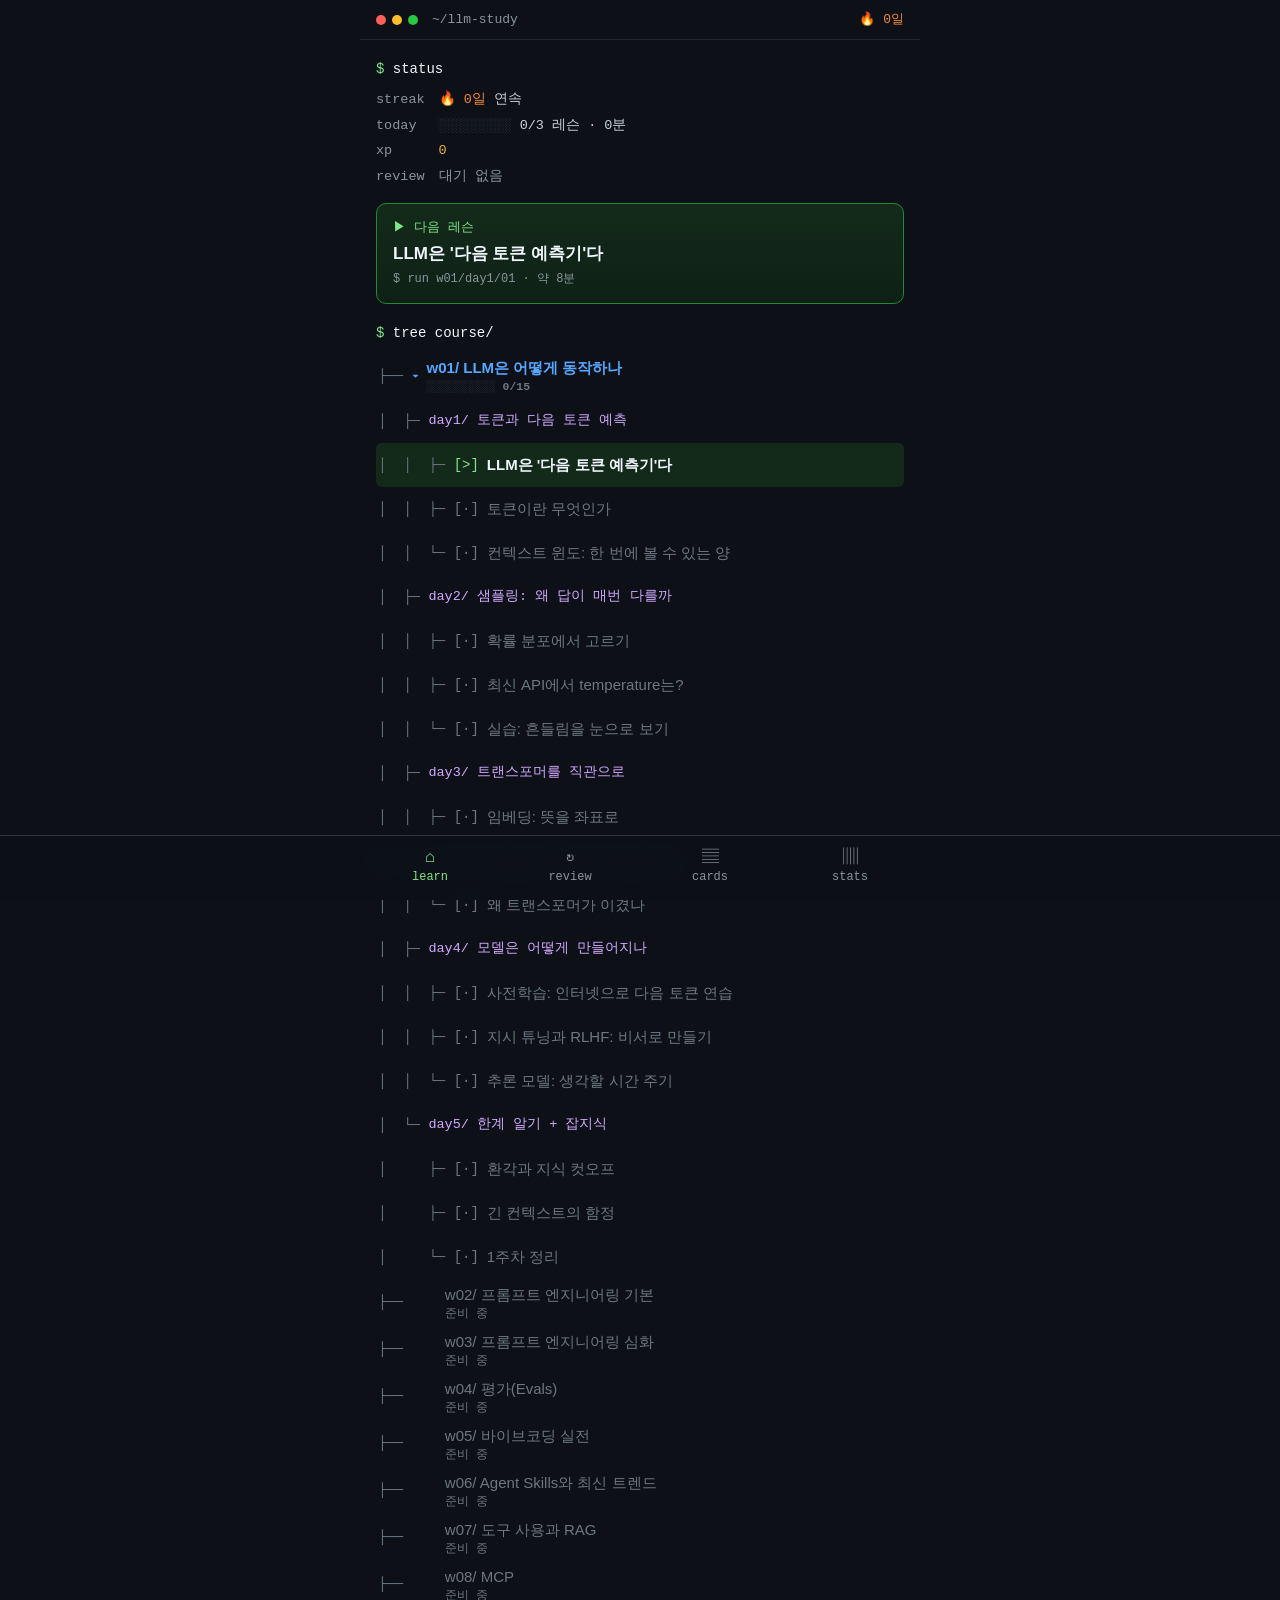
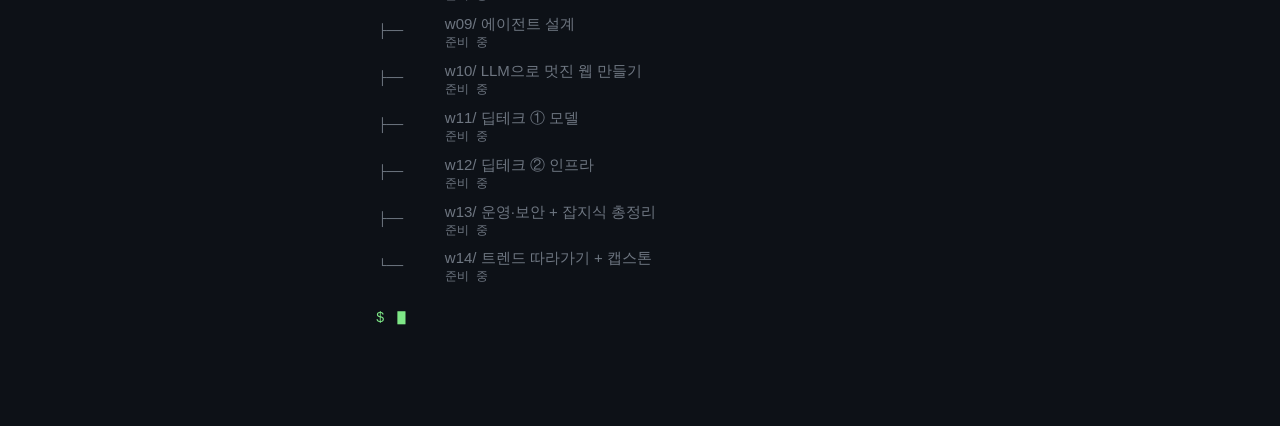
==== docs/index.html @ 81ca1556 "llm-study v0.1.0: 터미널형 학습 앱 + 1주차 콘텐츠 Co-Authored-By: Claude Opus 5.5 <noreply@anthropic.com>" ====
<!DOCTYPE html>
<html lang="ko">
<head>
<meta charset="utf-8">
<meta name="viewport" content="width=device-width, initial-scale=1, viewport-fit=cover">
<meta name="theme-color" content="#0d1117">
<meta name="apple-mobile-web-app-capable" content="yes">
<meta name="mobile-web-app-capable" content="yes">
<meta name="apple-mobile-web-app-status-bar-style" content="black-translucent">
<meta name="apple-mobile-web-app-title" content="llm-study">
<meta name="description" content="하루 30분, 터미널처럼 배우는 LLM 실전 지식">
<meta http-equiv="Content-Security-Policy" content="default-src 'self'; script-src 'self'; style-src 'self'; img-src 'self' data:; connect-src 'self'; base-uri 'none'; form-action 'none'">
<link rel="manifest" href="manifest.webmanifest">
<link rel="icon" href="icon.svg" type="image/svg+xml">
<link rel="apple-touch-icon" href="icon-180.png">
<link rel="stylesheet" href="css/app.css">
<title>llm-study</title>
</head>
<body>
<div id="app" aria-live="polite"></div>
<nav id="tabbar" aria-label="메뉴"></nav>
<script src="content/course.js"></script>
<script src="content/w01.js"></script>
<script src="js/store.js"></script>
<script src="js/app.js"></script>
</body>
</html>
---- docs/css/app.css ----
:root{
  --bg:#0d1117; --panel:#161b22; --line:#30363d; --line2:#21262d;
  --fg:#c9d1d9; --fg-hi:#f0f6fc; --dim:#8b949e; --dimmer:#6e7681;
  --green:#7ee787; --green-d:#238636; --blue:#58a6ff; --orange:#f0883e;
  --red:#ff7b72; --purple:#d2a8ff; --yellow:#e3b341;
  --mono:"JetBrains Mono","D2Coding","Cascadia Mono",Consolas,"SF Mono",Menlo,monospace;
  --sans:-apple-system,BlinkMacSystemFont,"Pretendard","Apple SD Gothic Neo","Noto Sans KR","Malgun Gothic",sans-serif;
  --tab-h:64px;
  --safe-b:env(safe-area-inset-bottom,0px);
}
*{box-sizing:border-box;-webkit-tap-highlight-color:transparent}
html,body{margin:0;background:var(--bg);color:var(--fg)}
body{font-family:var(--sans);font-size:16px;line-height:1.6;min-height:100dvh;overscroll-behavior-y:none}
button{font:inherit;color:inherit;background:none;border:0;padding:0;cursor:pointer}
a{color:var(--blue)}
#app{max-width:560px;margin:0 auto;padding:0 16px calc(var(--tab-h) + var(--safe-b) + 24px)}
body.in-lesson #app{padding-bottom:0}
.mono{font-family:var(--mono)}
.dim{color:var(--dim)} .dimmer{color:var(--dimmer)} .green{color:var(--green)} .blue{color:var(--blue)} .orange{color:var(--orange)} .red{color:var(--red)} .purple{color:var(--purple)} .yellow{color:var(--yellow)}

/* ---------- prompt / terminal chrome ---------- */
.titlebar{position:sticky;top:0;z-index:5;background:var(--bg);margin:0 -16px;padding:calc(env(safe-area-inset-top,0px) + 10px) 16px 8px;border-bottom:1px solid var(--line2);display:flex;align-items:center;gap:8px;font-family:var(--mono);font-size:13px}
.titlebar .dots{display:flex;gap:6px;margin-right:6px}
.titlebar .dots i{width:10px;height:10px;border-radius:50%;background:#30363d}
.titlebar .dots i:nth-child(1){background:#ff5f57}.titlebar .dots i:nth-child(2){background:#febc2e}.titlebar .dots i:nth-child(3){background:#28c840}
.titlebar .path{color:var(--dim);flex:1;overflow:hidden;white-space:nowrap;text-overflow:ellipsis}
.titlebar .chip{color:var(--orange)}
.cmd{font-family:var(--mono);font-size:14px;margin:18px 0 8px;color:var(--fg-hi);word-break:break-all}
.cmd .ps{color:var(--green)} .cmd .cw{color:var(--blue)}
.out{font-family:var(--mono);font-size:13.5px;line-height:1.75;color:var(--fg)}
.kv{display:grid;grid-template-columns:auto 1fr;gap:2px 14px}
.kv .k{color:var(--dim)}
.cursor::after{content:"▋";color:var(--green);animation:blink 1s steps(1) infinite;margin-left:2px}
@keyframes blink{50%{opacity:0}}
@media (prefers-reduced-motion:reduce){.cursor::after{animation:none}}

/* goal meter */
.meter{font-family:var(--mono);white-space:pre}
.meter .on{color:var(--green)} .meter .off{color:#3d444d}

/* ---------- big run button ---------- */
.run{display:block;width:100%;text-align:left;margin:14px 0 4px;border:1px solid var(--green-d);background:linear-gradient(180deg,#132a1a,#0f2116);border-radius:10px;padding:14px 16px;min-height:64px}
.run .l1{font-family:var(--mono);font-size:13px;color:var(--green)}
.run .l2{font-size:17px;font-weight:700;color:var(--fg-hi);margin-top:2px}
.run .l3{font-family:var(--mono);font-size:12px;color:var(--dim);margin-top:2px}
.run:active{transform:translateY(1px)}
.run.done{border-color:var(--line);background:var(--panel)}
.run.done .l1{color:var(--dim)}

/* ---------- tree ---------- */
.tree{font-family:var(--mono);font-size:14px;margin-top:6px}
.tree .row{display:flex;align-items:center;width:100%;text-align:left;min-height:44px;padding:4px 2px;border-radius:6px;gap:0}
.tree .row:active{background:var(--panel)}
.tree .pre{color:var(--dimmer);white-space:pre;flex:0 0 auto}
.tree .st{flex:0 0 auto;margin-right:8px;white-space:pre}
.tree .nm{flex:1;min-width:0;font-family:var(--sans);font-size:15px;color:var(--fg)}
.tree .nm small{display:block;font-family:var(--mono);font-size:11.5px;color:var(--dimmer);line-height:1.3}
.tree .row.week .nm{color:var(--blue);font-weight:700}
.tree .row.day .nm{color:var(--purple);font-family:var(--mono);font-size:13.5px}
.tree .row.lsn.locked .nm{color:var(--dimmer)}
.tree .row.lsn.next{background:#132a1a}
.tree .row.lsn.next .nm{color:var(--fg-hi);font-weight:600}
.tree .row.soon .nm{color:var(--dimmer)}
.tree .bar{font-size:12px;color:var(--dim);margin-left:8px;white-space:pre}

/* ---------- tabbar ---------- */
#tabbar{position:fixed;left:0;right:0;bottom:0;z-index:10;background:rgba(13,17,23,.96);backdrop-filter:blur(8px);border-top:1px solid var(--line);display:flex;justify-content:center;padding-bottom:var(--safe-b)}
#tabbar .in{display:flex;width:100%;max-width:560px}
#tabbar button{flex:1;height:var(--tab-h);display:flex;flex-direction:column;align-items:center;justify-content:center;gap:2px;font-family:var(--mono);font-size:12px;color:var(--dim)}
#tabbar button .ic{font-size:17px;line-height:1}
#tabbar button.on{color:var(--green)}
#tabbar button .badge{background:var(--orange);color:#0d1117;border-radius:8px;padding:0 5px;font-size:10px;margin-left:3px;font-weight:700}
body.in-lesson #tabbar{display:none}

/* ---------- lesson player ---------- */
.lesson{display:flex;flex-direction:column;min-height:100dvh}
.lhead{position:sticky;top:0;z-index:5;background:var(--bg);margin:0 -16px;padding:calc(env(safe-area-inset-top,0px) + 10px) 12px 10px;display:flex;align-items:center;gap:10px;border-bottom:1px solid var(--line2)}
.lhead .x{width:44px;height:44px;display:grid;place-items:center;font-family:var(--mono);color:var(--dim);font-size:18px}
.pbar{flex:1;height:8px;background:var(--line2);border-radius:4px;overflow:hidden}
.pbar i{display:block;height:100%;background:linear-gradient(90deg,var(--green),var(--blue));transition:width .3s}
.lhead .cnt{font-family:var(--mono);font-size:12px;color:var(--dim);min-width:44px;text-align:right}
.lbody{flex:1;padding:6px 0 20px}
.lfoot{position:sticky;bottom:0;background:var(--bg);margin:0 -16px;padding:12px 16px calc(12px + var(--safe-b));border-top:1px solid var(--line2)}
.lfoot.pass{background:#0f2a17;border-top-color:var(--green-d)}
.lfoot.fail{background:#2d1214;border-top-color:#6e2a2a}
.fb-title{font-family:var(--mono);font-weight:700;margin-bottom:4px}
.fb-body{font-size:14.5px;margin-bottom:12px;color:var(--fg)}
.btn{display:block;width:100%;min-height:52px;border-radius:10px;font-family:var(--mono);font-weight:700;font-size:16px;background:var(--green-d);color:#fff;border:1px solid #2ea043}
.btn:disabled{background:var(--line2);border-color:var(--line);color:var(--dimmer)}
.btn.ghost{background:transparent;border-color:var(--line);color:var(--fg)}
.btn.red{background:#8e1519;border-color:#da3633}
.btn + .btn{margin-top:10px}

.qhead{font-family:var(--mono);font-size:12.5px;color:var(--dim);margin:16px 0 6px}
.qtext{font-size:19px;font-weight:700;line-height:1.45;color:var(--fg-hi);margin:0 0 16px}
.choices{display:flex;flex-direction:column;gap:10px}
.choice{display:flex;gap:10px;align-items:flex-start;text-align:left;width:100%;min-height:52px;padding:12px 14px;border:1px solid var(--line);border-radius:10px;background:var(--panel);font-size:15.5px;line-height:1.45}
.choice .n{font-family:var(--mono);color:var(--dim);flex:0 0 auto}
.choice.sel{border-color:var(--blue);box-shadow:0 0 0 1px var(--blue);background:#0c2d4a33}
.choice.sel .n{color:var(--blue)}
.choice.ok{border-color:var(--green-d);box-shadow:0 0 0 1px var(--green-d)}
.choice.ok .n{color:var(--green)}
.choice.bad{border-color:#da3633;box-shadow:0 0 0 1px #da3633}
.choice.bad .n{color:var(--red)}
.choice:disabled{cursor:default;color:var(--fg)}
.choice:disabled:not(.ok):not(.bad){opacity:.5}
.ox{display:grid;grid-template-columns:1fr 1fr;gap:12px}
.ox .choice{justify-content:center;font-family:var(--mono);font-size:28px;min-height:92px;align-items:center}
.order-picked{min-height:56px;border:1px dashed var(--line);border-radius:10px;padding:8px;display:flex;flex-direction:column;gap:6px;margin-bottom:14px}
.order-picked .ph{color:var(--dimmer);font-family:var(--mono);font-size:13px;padding:8px}
.order-picked .choice{min-height:44px;padding:8px 12px}

/* learn card (markdown-ish) */
.doc{font-size:16px;line-height:1.75}
.doc h3{font-size:19px;color:var(--fg-hi);margin:6px 0 10px;line-height:1.4}
.doc p{margin:0 0 12px}
.doc ul{margin:0 0 12px;padding-left:20px}
.doc li{margin:2px 0}
.doc li::marker{color:var(--green)}
.doc code{font-family:var(--mono);font-size:.88em;background:var(--line2);border:1px solid var(--line);border-radius:4px;padding:0 4px;color:var(--orange)}
.doc pre{font-family:var(--mono);font-size:13px;line-height:1.6;white-space:pre-wrap;word-break:break-word;background:var(--panel);border:1px solid var(--line);border-radius:8px;padding:12px;overflow-x:auto;margin:0 0 12px;color:var(--fg)}
.doc pre code{background:none;border:0;padding:0;color:inherit;font-size:inherit}
.doc strong{color:var(--fg-hi)}
.doc blockquote{margin:0 0 12px;border-left:3px solid var(--green-d);padding:4px 12px;color:var(--fg);background:#0f2a1755;border-radius:0 6px 6px 0}
.src{font-family:var(--mono);font-size:12px;color:var(--dimmer);border-top:1px dashed var(--line);padding-top:8px;margin-top:6px;word-break:break-all}
.src a{color:var(--dim)}

/* result & cards & stats */
.box{border:1px solid var(--line);border-radius:10px;background:var(--panel);padding:14px;margin:10px 0}
.box h4{margin:0 0 6px;font-family:var(--mono);font-size:13px;color:var(--dim);font-weight:500}
.big{font-family:var(--mono);font-size:30px;font-weight:700;color:var(--fg-hi);line-height:1.2}
.grid2{display:grid;grid-template-columns:1fr 1fr;gap:10px}
.card{border:1px solid var(--line);border-radius:10px;background:var(--panel);padding:14px;margin:10px 0}
.card .tag{font-family:var(--mono);font-size:11.5px;color:var(--orange)}
.card .tag.core{color:var(--purple)}
.card .t{font-weight:700;color:var(--fg-hi);margin:2px 0 6px}
.card .b{font-size:14.5px;line-height:1.65}
.card.locked{opacity:.45}
.heat{display:grid;grid-template-columns:repeat(7,1fr);gap:6px;margin-top:8px}
.heat div{height:30px;border-radius:4px;background:var(--line2);display:grid;place-items:center;font-family:var(--mono);font-size:10px;color:var(--dimmer)}
.heat .l1{background:#0e4429}.heat .l2{background:#006d32;color:#c9d1d9}.heat .l3{background:#26a641;color:#0d1117}.heat .today{outline:1px solid var(--blue)}
textarea.code{width:100%;min-height:110px;background:var(--bg);color:var(--fg);border:1px solid var(--line);border-radius:8px;font-family:var(--mono);font-size:12px;padding:10px}
.toast{position:fixed;left:50%;bottom:calc(var(--tab-h) + var(--safe-b) + 16px);transform:translateX(-50%);background:var(--panel);border:1px solid var(--line);border-radius:8px;padding:10px 14px;font-family:var(--mono);font-size:13px;z-index:30;max-width:90vw}
.empty{color:var(--dim);font-family:var(--mono);font-size:13.5px;padding:8px 0}
.pop{animation:pop .35s ease-out}
@keyframes pop{0%{transform:translateY(6px)}100%{transform:none}}
@media (prefers-reduced-motion:reduce){.pop{animation:none}}
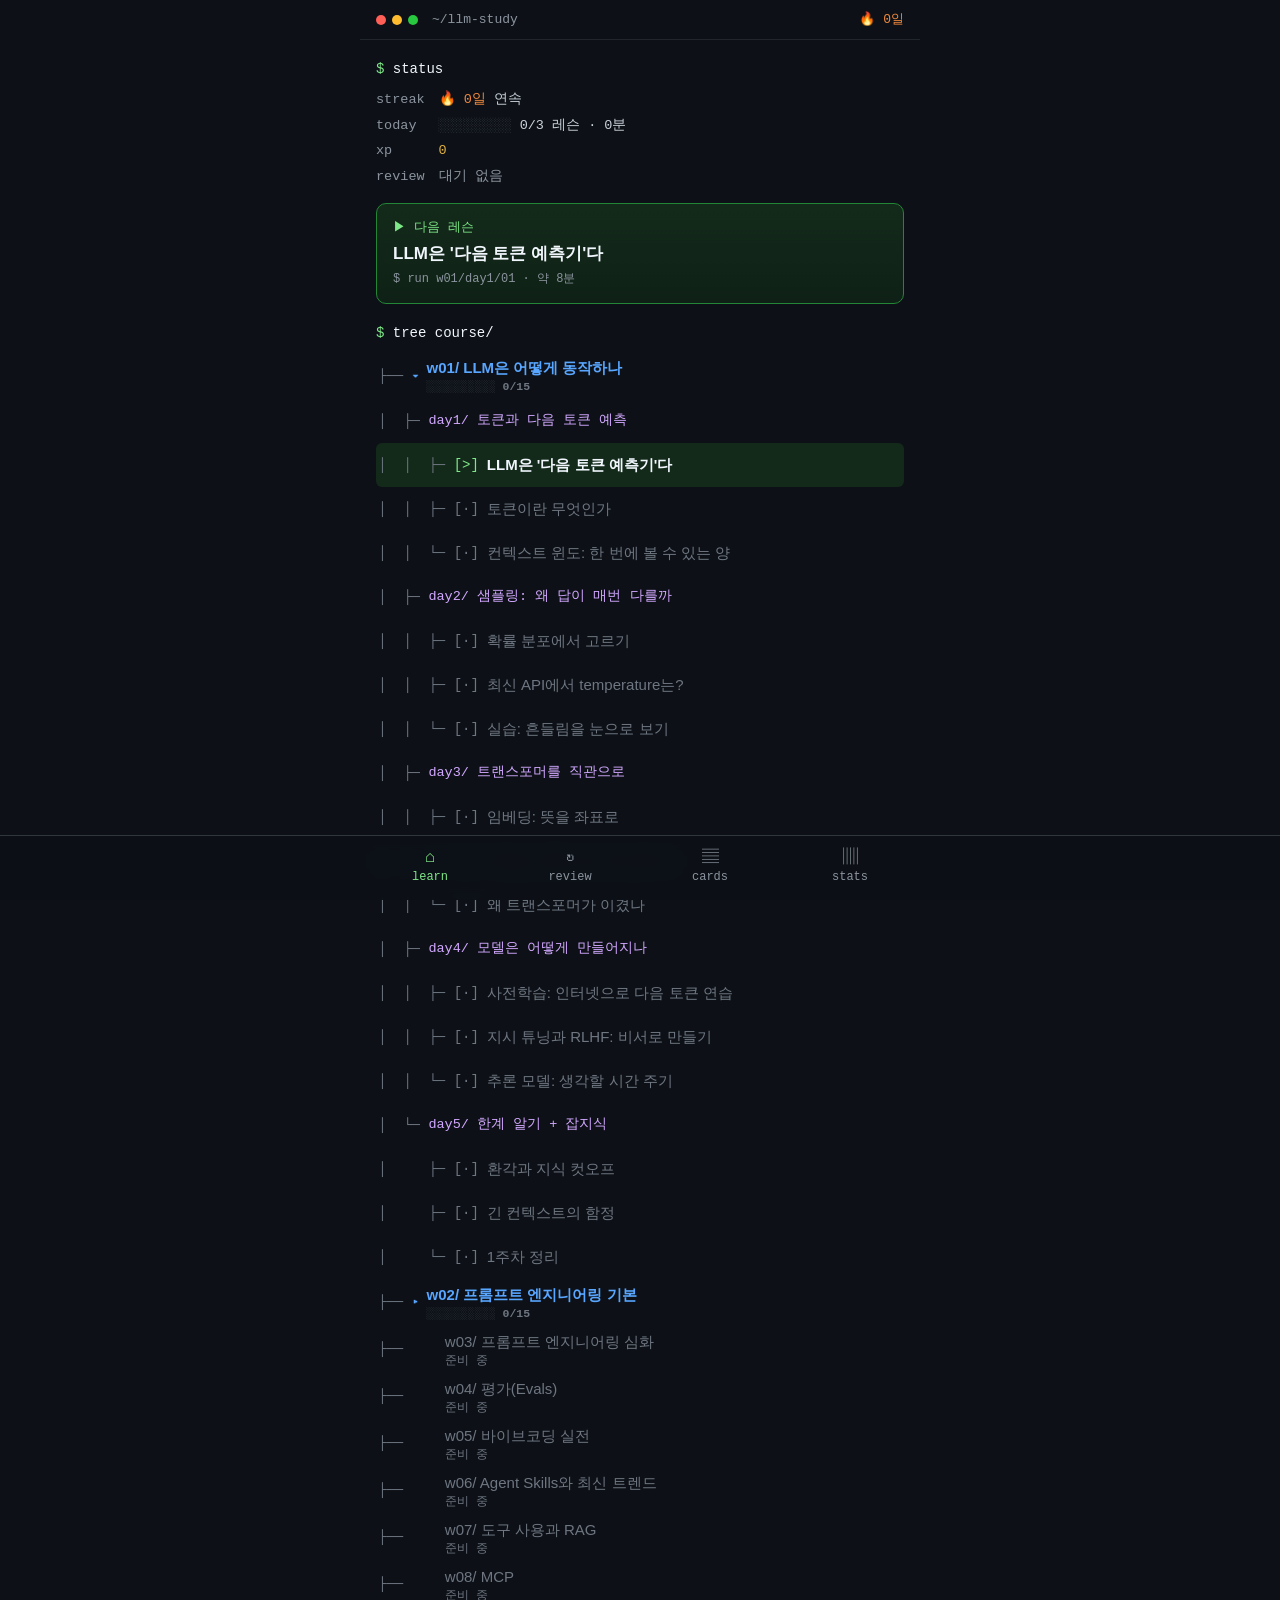
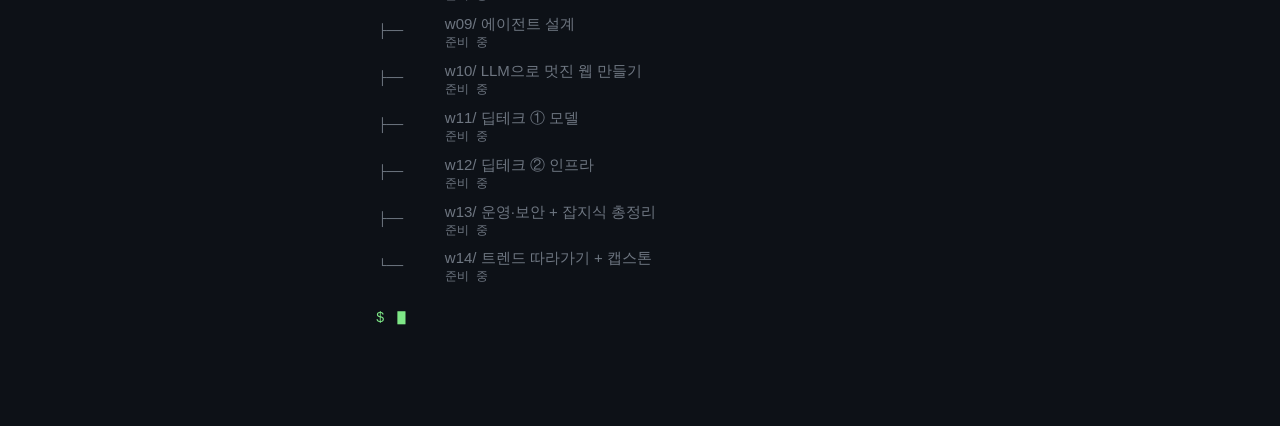
==== commit 3d9f8768: "v0.2.0: 2주차 프롬프트 엔지니어링 기본 15레슨, 진행 주차 자동 펼침, 캐시 무효화 Co-Authored-By: Claude Opus 5.5 <noreply@anthrop" ====
--- a/docs/index.html
+++ b/docs/index.html
@@ -13,15 +13,16 @@
 <link rel="manifest" href="manifest.webmanifest">
 <link rel="icon" href="icon.svg" type="image/svg+xml">
 <link rel="apple-touch-icon" href="icon-180.png">
-<link rel="stylesheet" href="css/app.css">
+<link rel="stylesheet" href="css/app.css?v=0.2.0">
 <title>llm-study</title>
 </head>
 <body>
 <div id="app" aria-live="polite"></div>
 <nav id="tabbar" aria-label="메뉴"></nav>
-<script src="content/course.js"></script>
-<script src="content/w01.js"></script>
-<script src="js/store.js"></script>
-<script src="js/app.js"></script>
+<script src="content/course.js?v=0.2.0"></script>
+<script src="content/w01.js?v=0.2.0"></script>
+<script src="content/w02.js?v=0.2.0"></script>
+<script src="js/store.js?v=0.2.0"></script>
+<script src="js/app.js?v=0.2.0"></script>
 </body>
 </html>
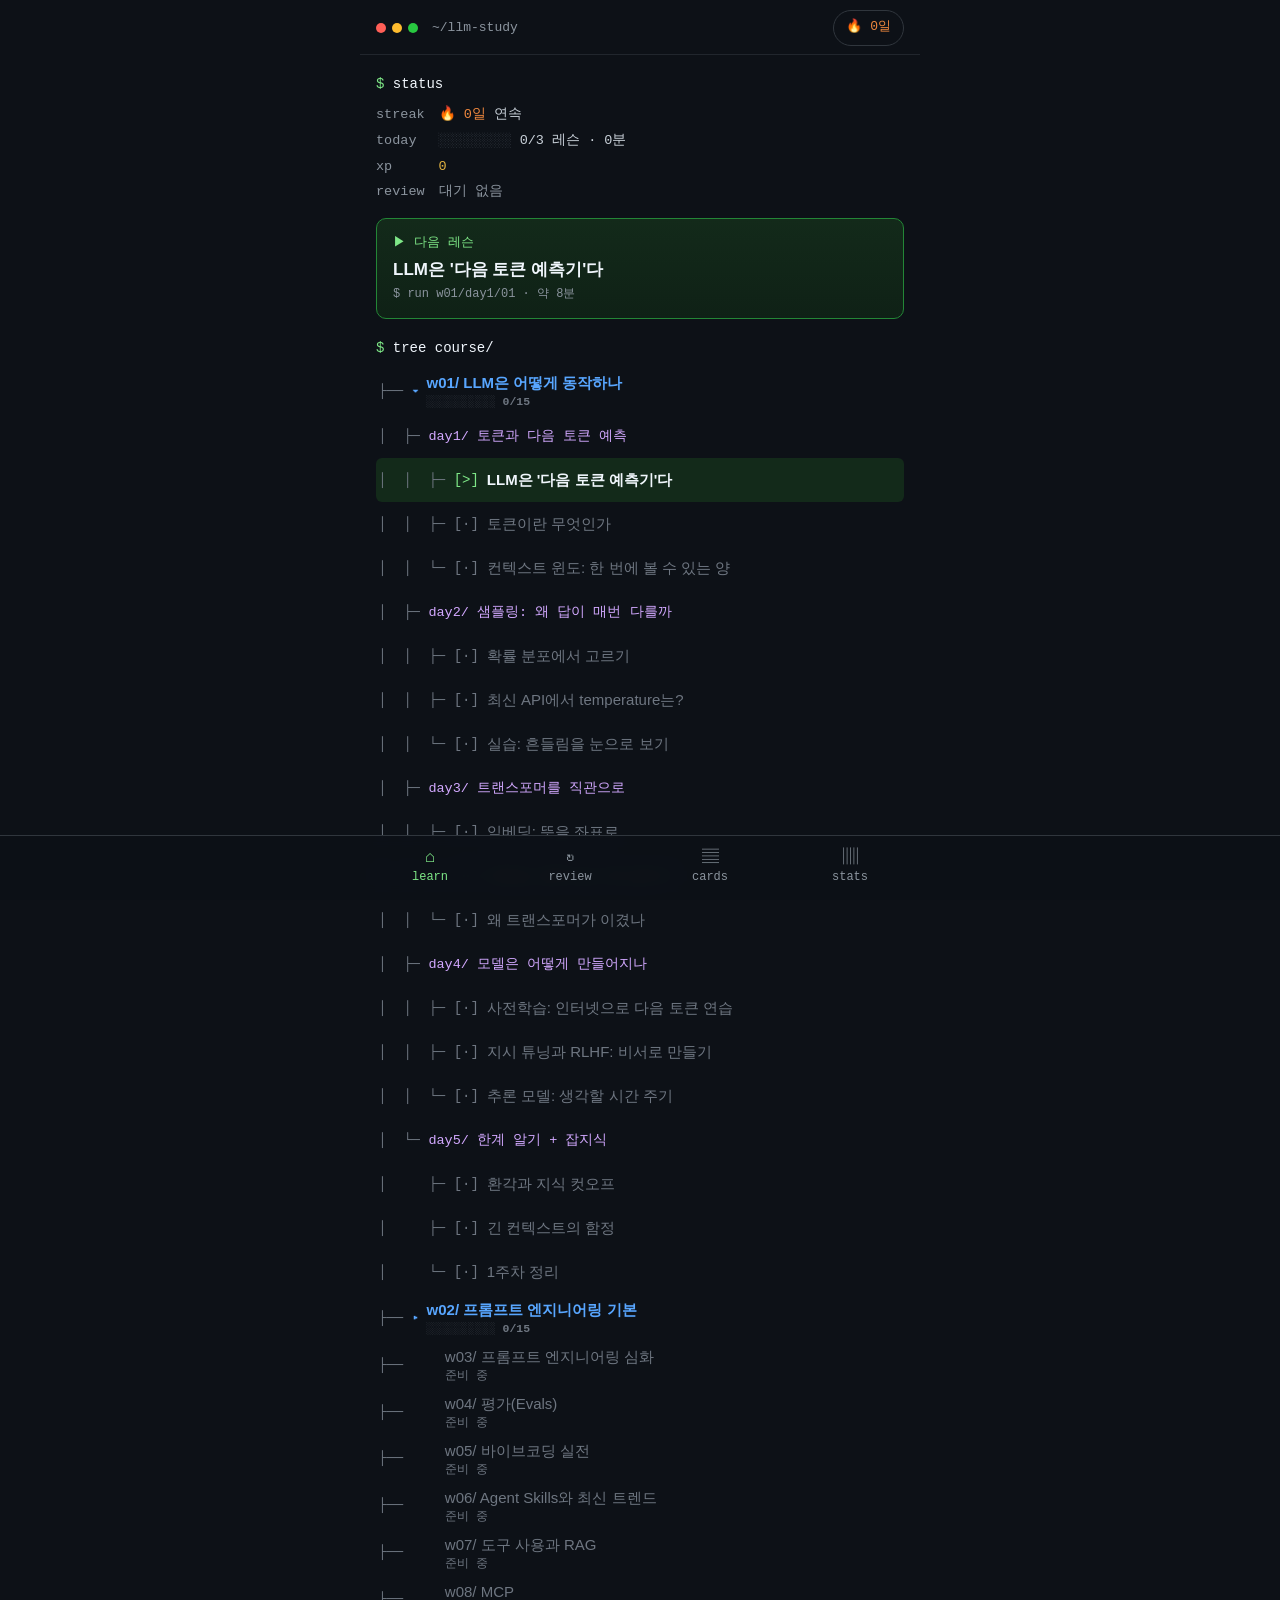
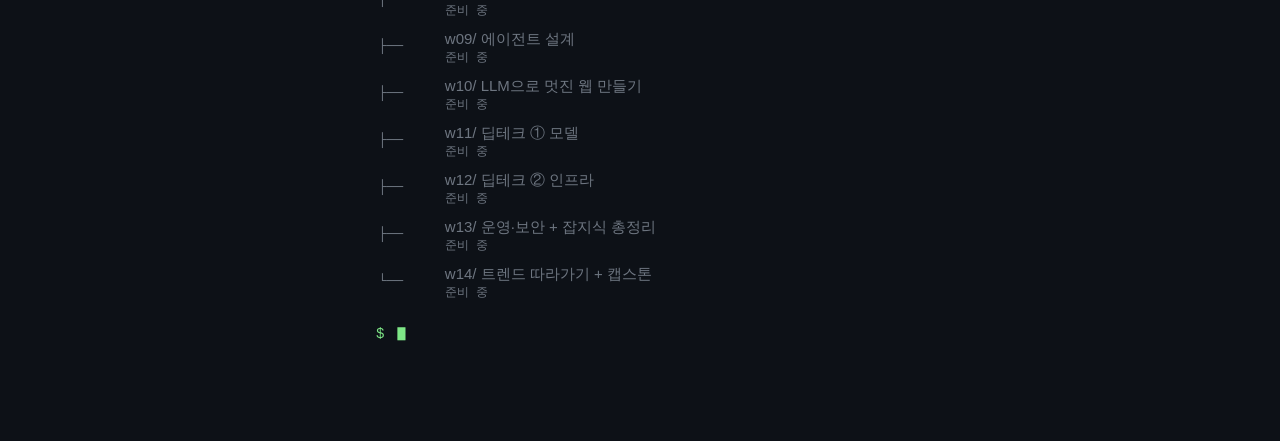
==== commit 370a9beb: "v0.3.0: 실전형 스텝(chat·screen·template·fix) 추가, 2주차 실전형으로 재작성 Co-Authored-By: Claude Opus 5.5 <noreply@" ====
--- a/docs/index.html
+++ b/docs/index.html
@@ -13,16 +13,16 @@
 <link rel="manifest" href="manifest.webmanifest">
 <link rel="icon" href="icon.svg" type="image/svg+xml">
 <link rel="apple-touch-icon" href="icon-180.png">
-<link rel="stylesheet" href="css/app.css?v=0.2.0">
+<link rel="stylesheet" href="css/app.css?v=0.3.0">
 <title>llm-study</title>
 </head>
 <body>
 <div id="app" aria-live="polite"></div>
 <nav id="tabbar" aria-label="메뉴"></nav>
-<script src="content/course.js?v=0.2.0"></script>
-<script src="content/w01.js?v=0.2.0"></script>
-<script src="content/w02.js?v=0.2.0"></script>
-<script src="js/store.js?v=0.2.0"></script>
-<script src="js/app.js?v=0.2.0"></script>
+<script src="content/course.js?v=0.3.0"></script>
+<script src="content/w01.js?v=0.3.0"></script>
+<script src="content/w02.js?v=0.3.0"></script>
+<script src="js/store.js?v=0.3.0"></script>
+<script src="js/app.js?v=0.3.0"></script>
 </body>
 </html>
--- a/docs/css/app.css
+++ b/docs/css/app.css
@@ -145,3 +145,77 @@
 .pop{animation:pop .35s ease-out}
 @keyframes pop{0%{transform:translateY(6px)}100%{transform:none}}
 @media (prefers-reduced-motion:reduce){.pop{animation:none}}
+
+/* ---------- 실전 스텝: chat / screen / template / fix ---------- */
+.chat{border:1px solid var(--line);border-radius:12px;background:var(--panel);padding:10px 10px 12px;margin:4px 0 8px}
+.chat.bad{border-color:#6e2a2a}.chat.good{border-color:var(--green-d)}
+.chat-top{display:flex;align-items:center;gap:8px;margin-bottom:8px;font-family:var(--mono);font-size:12px}
+.chat-top .tool{color:var(--dim);margin-left:auto}
+.cbadge{border-radius:6px;padding:1px 8px;font-weight:700}
+.cbadge.bad{background:#3d1416;color:var(--red)}.cbadge.good{background:#0f2a17;color:var(--green)}
+.msg{display:flex;flex-direction:column;margin:8px 0}
+.msg .who{font-family:var(--mono);font-size:11px;color:var(--dimmer);margin:0 4px 2px}
+.msg .bubble{max-width:88%;padding:10px 12px;border-radius:14px;font-size:15px;line-height:1.6;word-break:keep-all;overflow-wrap:anywhere}
+.msg.me{align-items:flex-end}.msg.me .bubble{background:#0c2d4a;border:1px solid #1f6feb;color:var(--fg-hi);border-bottom-right-radius:4px}
+.msg.ai{align-items:flex-start}.msg.ai .bubble{background:var(--line2);border:1px solid var(--line);border-bottom-left-radius:4px}
+.bubble code,.pb-t code{font-family:var(--mono);font-size:.88em;color:var(--orange)}
+mark{background:#e3b34133;color:var(--yellow);border-bottom:2px solid var(--yellow);border-radius:2px;padding:0 1px}
+.note{font-family:var(--mono);font-size:12.5px;color:var(--dim);margin:6px 2px 8px;line-height:1.6}
+
+.scr-cap{font-family:var(--mono);font-size:12.5px;color:var(--dim);margin:2px 0 8px}
+.mock{margin:0 auto 10px;border:1px solid var(--line);border-radius:14px;background:#f6f7f9;color:#1f2328;font-family:var(--sans);overflow:hidden}
+.mock-phone{max-width:260px;border:6px solid #2d333b;border-radius:26px}
+.mock-desktop{border-top:22px solid #2d333b}
+.mock-web{border-top:22px solid #2d333b;background:#fff}
+.mock-doc{background:#fff;border-radius:4px;max-width:300px;box-shadow:0 2px 12px rgba(0,0,0,.4)}
+.mock-in{padding:12px;display:flex;flex-direction:column;gap:8px;font-size:13px;line-height:1.45}
+.mock-doc .mock-in{padding:18px 16px;font-family:"Noto Serif KR","Batang",serif}
+.blk{position:relative;border-radius:6px}
+.blk-bar{background:#1f2328;color:#fff;font-weight:700;padding:8px 10px;margin:-12px -12px 2px;border-radius:0}
+.blk-input{border:1px solid #c9ccd1;background:#fff;color:#8b949e;padding:8px 10px}
+.blk-button{background:#2563eb;color:#fff;text-align:center;font-weight:700;padding:9px}
+.blk-text{color:#57606a;font-size:12.5px}
+.blk-card{background:#fff;border:1px solid #d0d7de;padding:10px;box-shadow:0 1px 3px rgba(0,0,0,.06)}
+.blk-img{background:repeating-linear-gradient(45deg,#e5e7eb,#e5e7eb 6px,#eef0f3 6px,#eef0f3 12px);color:#8b949e;text-align:center;padding:18px 6px;font-size:12px}
+.blk-heading{font-weight:800;font-size:15px;color:#111}
+.blk-para{color:#333;font-size:12.5px}
+.blk-blank{background:#fff8c5;border:1px dashed #d4a72c;color:#9a6700;padding:6px 8px;font-size:12px}
+.blk-chip{display:inline-block;align-self:flex-start;background:#eef2ff;color:#3730a3;border-radius:999px;padding:2px 10px;font-size:12px}
+.blk-hero{padding:16px 10px;text-align:center;font-weight:800;font-size:16px;background:#eef2ff;color:#1e1b4b}
+.blk-row{display:flex;gap:6px}.blk-row>.blk{flex:1;min-width:0}
+.blk table{width:100%;border-collapse:collapse;font-size:12px}
+.blk th,.blk td{border:1px solid #c9ccd1;padding:4px 6px;text-align:left}
+.blk th{background:#eaeef2}
+/* 디자인 비교용 스타일 변형 */
+.st-grad{background:linear-gradient(90deg,#7c3aed,#ec4899,#f59e0b);color:#fff}
+.st-neon{color:#7c3aed;font-weight:900;letter-spacing:.02em}
+.st-quiet{background:none;color:#111;font-weight:700;text-align:left;font-size:17px;padding:14px 0 4px}
+.st-gray{filter:grayscale(1);opacity:.75}
+.st-small{font-size:11px;color:#8b949e}
+.st-broken{font-family:"Comic Sans MS","Gungsuh",cursive;font-size:17px;color:#b91c1c}
+.st-off{transform:translateX(18px)}
+.st-overlap{margin-top:-14px}
+.issue{outline:2px dashed #e5534b;outline-offset:2px}
+.ib{display:inline-grid;place-items:center;width:18px;height:18px;border-radius:50%;background:#e5534b;color:#fff;font-family:var(--mono);font-size:11px;font-weight:700;flex:0 0 auto}
+.blk .ib{position:absolute;top:-8px;right:2px;z-index:2}
+.issues{list-style:none;padding:0;margin:4px 0 8px}
+.issues li{display:flex;gap:8px;align-items:flex-start;font-size:14.5px;margin:6px 0}
+.issues li .ib{margin-top:3px}
+
+.tpl{border:1px solid var(--line);border-radius:10px;background:var(--panel);overflow:hidden;margin:4px 0 10px}
+.tpl-h{padding:10px 12px;border-bottom:1px solid var(--line2)}
+.tpl-t{font-weight:700;color:var(--fg-hi)}
+.tpl-u{font-size:13px;color:var(--dim)}
+.tpl-b{margin:0;padding:12px;font-family:var(--mono);font-size:13px;line-height:1.65;white-space:pre-wrap;word-break:break-word;color:var(--fg)}
+.fill{color:#0d1117;background:var(--yellow);border-radius:3px;padding:0 2px}
+.btn.copy{margin-top:0}
+.card .btn.copy{margin-top:8px;min-height:44px}
+.pbox{border:1px solid #1f6feb;border-radius:12px;background:#0c2d4a55;padding:10px 12px;margin:0 0 14px}
+.pb-l{font-family:var(--mono);font-size:11.5px;color:var(--blue);margin-bottom:4px}
+.pb-t{font-size:15px;color:var(--fg-hi);line-height:1.6}
+.chips{display:flex;gap:8px;flex-wrap:wrap;margin:8px 0}
+.chip{font-family:var(--mono);font-size:13px;border:1px solid var(--line);border-radius:999px;padding:6px 12px;min-height:36px;color:var(--dim)}
+.chip.on{border-color:var(--green-d);color:var(--green);background:#0f2a17}
+.card .tag.k-core{color:var(--purple)}.card .tag.k-template{color:var(--yellow)}
+.limg{display:block;max-width:100%;border-radius:8px;border:1px solid var(--line);margin:0 0 12px}
+.offscreen{position:fixed;left:-9999px;top:0;opacity:0}
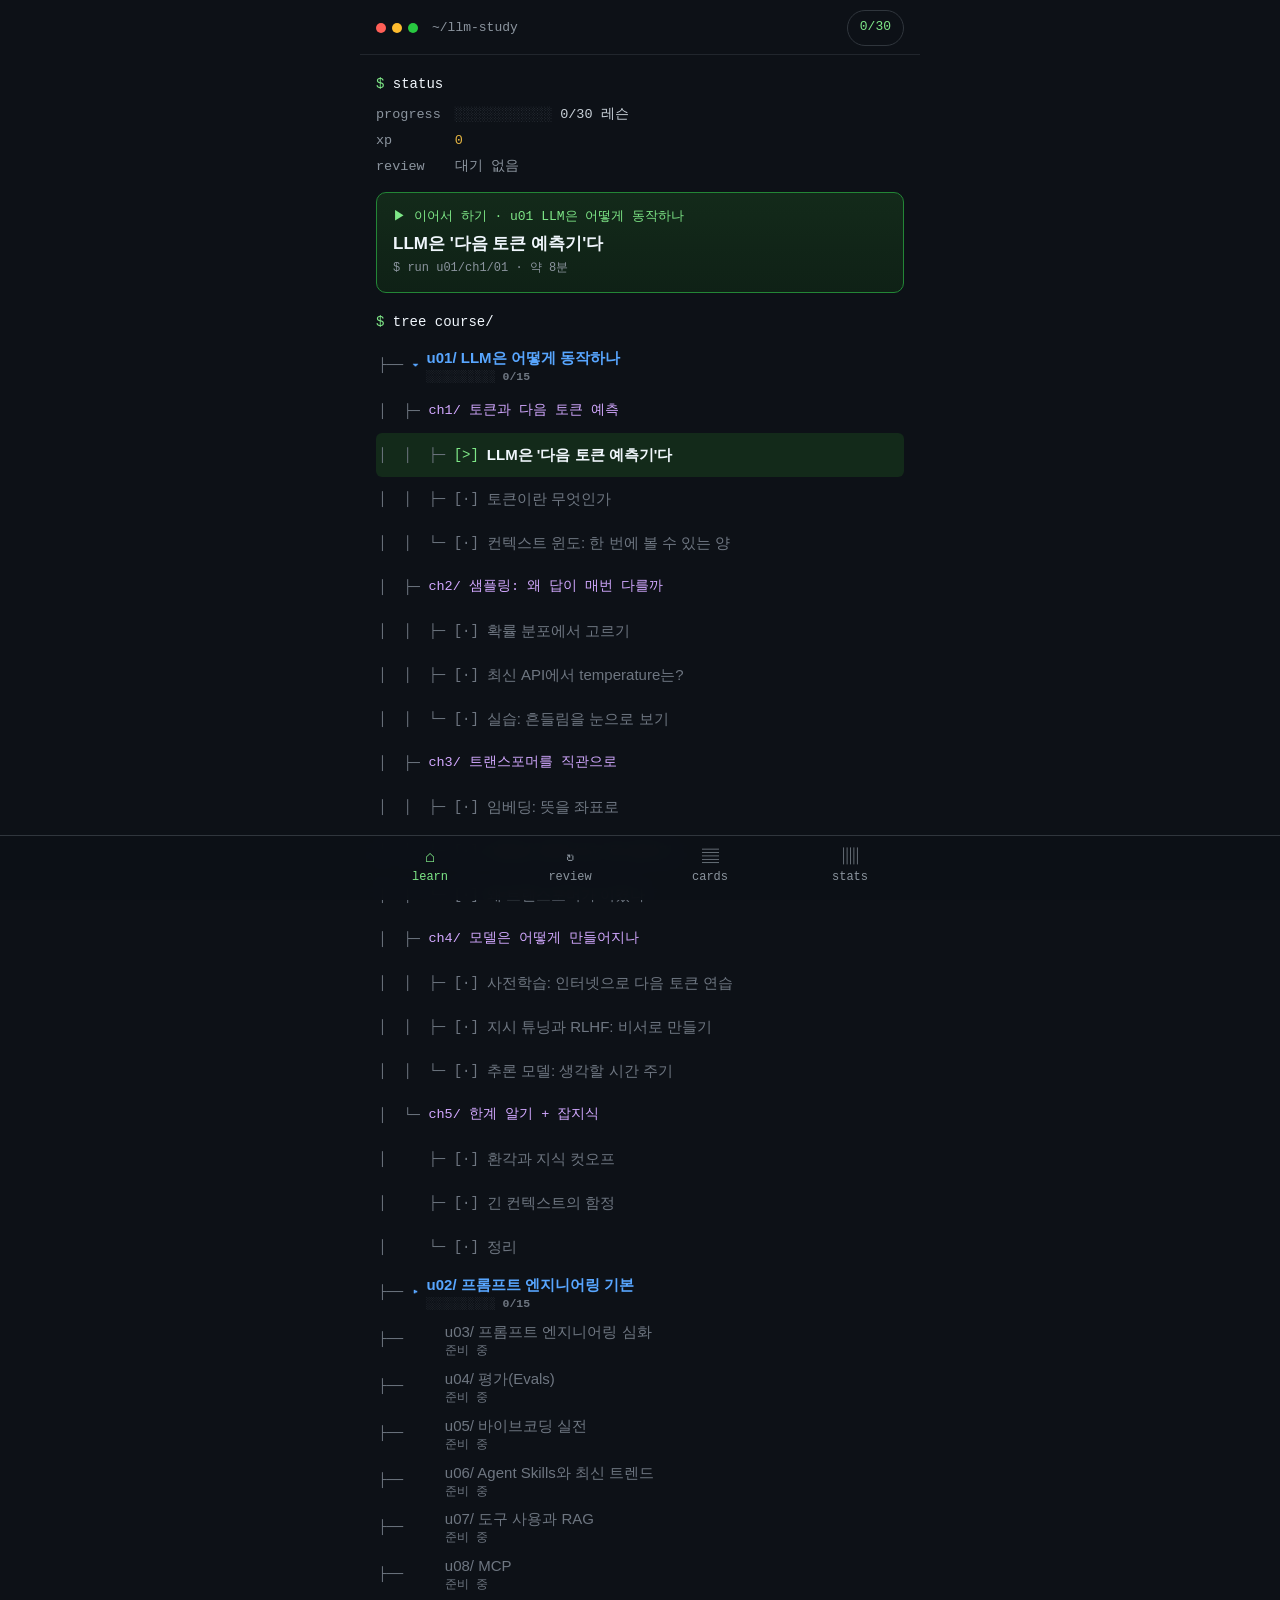
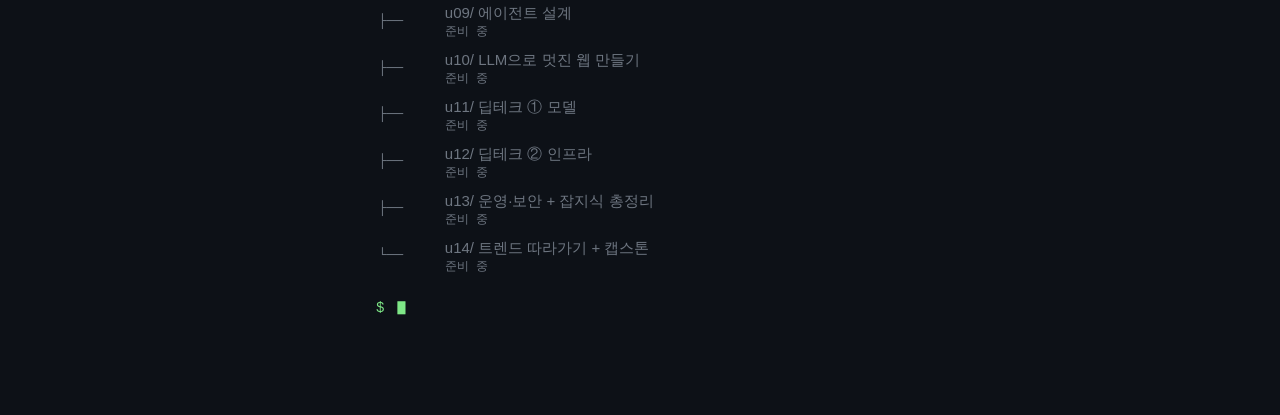
==== commit 279df63d: "v0.4.0: 날짜·주차 대신 대주제·챕터로 구성 - 홈 트리와 레슨 경로를 u01/ch1/01 형식으로 표시 (내부 레슨 id는 그대로라 진도 유지) - 하루 목표, 연속 학습일" ====
--- a/docs/index.html
+++ b/docs/index.html
@@ -8,21 +8,21 @@
 <meta name="mobile-web-app-capable" content="yes">
 <meta name="apple-mobile-web-app-status-bar-style" content="black-translucent">
 <meta name="apple-mobile-web-app-title" content="llm-study">
-<meta name="description" content="하루 30분, 터미널처럼 배우는 LLM 실전 지식">
+<meta name="description" content="대주제·챕터로 터미널처럼 배우는 LLM 실전 지식">
 <meta http-equiv="Content-Security-Policy" content="default-src 'self'; script-src 'self'; style-src 'self'; img-src 'self' data:; connect-src 'self'; base-uri 'none'; form-action 'none'">
 <link rel="manifest" href="manifest.webmanifest">
 <link rel="icon" href="icon.svg" type="image/svg+xml">
 <link rel="apple-touch-icon" href="icon-180.png">
-<link rel="stylesheet" href="css/app.css?v=0.3.0">
+<link rel="stylesheet" href="css/app.css?v=0.4.0">
 <title>llm-study</title>
 </head>
 <body>
 <div id="app" aria-live="polite"></div>
 <nav id="tabbar" aria-label="메뉴"></nav>
-<script src="content/course.js?v=0.3.0"></script>
-<script src="content/w01.js?v=0.3.0"></script>
-<script src="content/w02.js?v=0.3.0"></script>
-<script src="js/store.js?v=0.3.0"></script>
-<script src="js/app.js?v=0.3.0"></script>
+<script src="content/course.js?v=0.4.0"></script>
+<script src="content/w01.js?v=0.4.0"></script>
+<script src="content/w02.js?v=0.4.0"></script>
+<script src="js/store.js?v=0.4.0"></script>
+<script src="js/app.js?v=0.4.0"></script>
 </body>
 </html>
--- a/docs/css/app.css
+++ b/docs/css/app.css
@@ -24,7 +24,7 @@
 .titlebar .dots i{width:10px;height:10px;border-radius:50%;background:#30363d}
 .titlebar .dots i:nth-child(1){background:#ff5f57}.titlebar .dots i:nth-child(2){background:#febc2e}.titlebar .dots i:nth-child(3){background:#28c840}
 .titlebar .path{color:var(--dim);flex:1;overflow:hidden;white-space:nowrap;text-overflow:ellipsis}
-.titlebar .chip{color:var(--orange)}
+.titlebar .chip{color:var(--green)}
 .cmd{font-family:var(--mono);font-size:14px;margin:18px 0 8px;color:var(--fg-hi);word-break:break-all}
 .cmd .ps{color:var(--green)} .cmd .cw{color:var(--blue)}
 .out{font-family:var(--mono);font-size:13.5px;line-height:1.75;color:var(--fg)}
@@ -136,9 +136,6 @@
 .card .t{font-weight:700;color:var(--fg-hi);margin:2px 0 6px}
 .card .b{font-size:14.5px;line-height:1.65}
 .card.locked{opacity:.45}
-.heat{display:grid;grid-template-columns:repeat(7,1fr);gap:6px;margin-top:8px}
-.heat div{height:30px;border-radius:4px;background:var(--line2);display:grid;place-items:center;font-family:var(--mono);font-size:10px;color:var(--dimmer)}
-.heat .l1{background:#0e4429}.heat .l2{background:#006d32;color:#c9d1d9}.heat .l3{background:#26a641;color:#0d1117}.heat .today{outline:1px solid var(--blue)}
 textarea.code{width:100%;min-height:110px;background:var(--bg);color:var(--fg);border:1px solid var(--line);border-radius:8px;font-family:var(--mono);font-size:12px;padding:10px}
 .toast{position:fixed;left:50%;bottom:calc(var(--tab-h) + var(--safe-b) + 16px);transform:translateX(-50%);background:var(--panel);border:1px solid var(--line);border-radius:8px;padding:10px 14px;font-family:var(--mono);font-size:13px;z-index:30;max-width:90vw}
 .empty{color:var(--dim);font-family:var(--mono);font-size:13.5px;padding:8px 0}
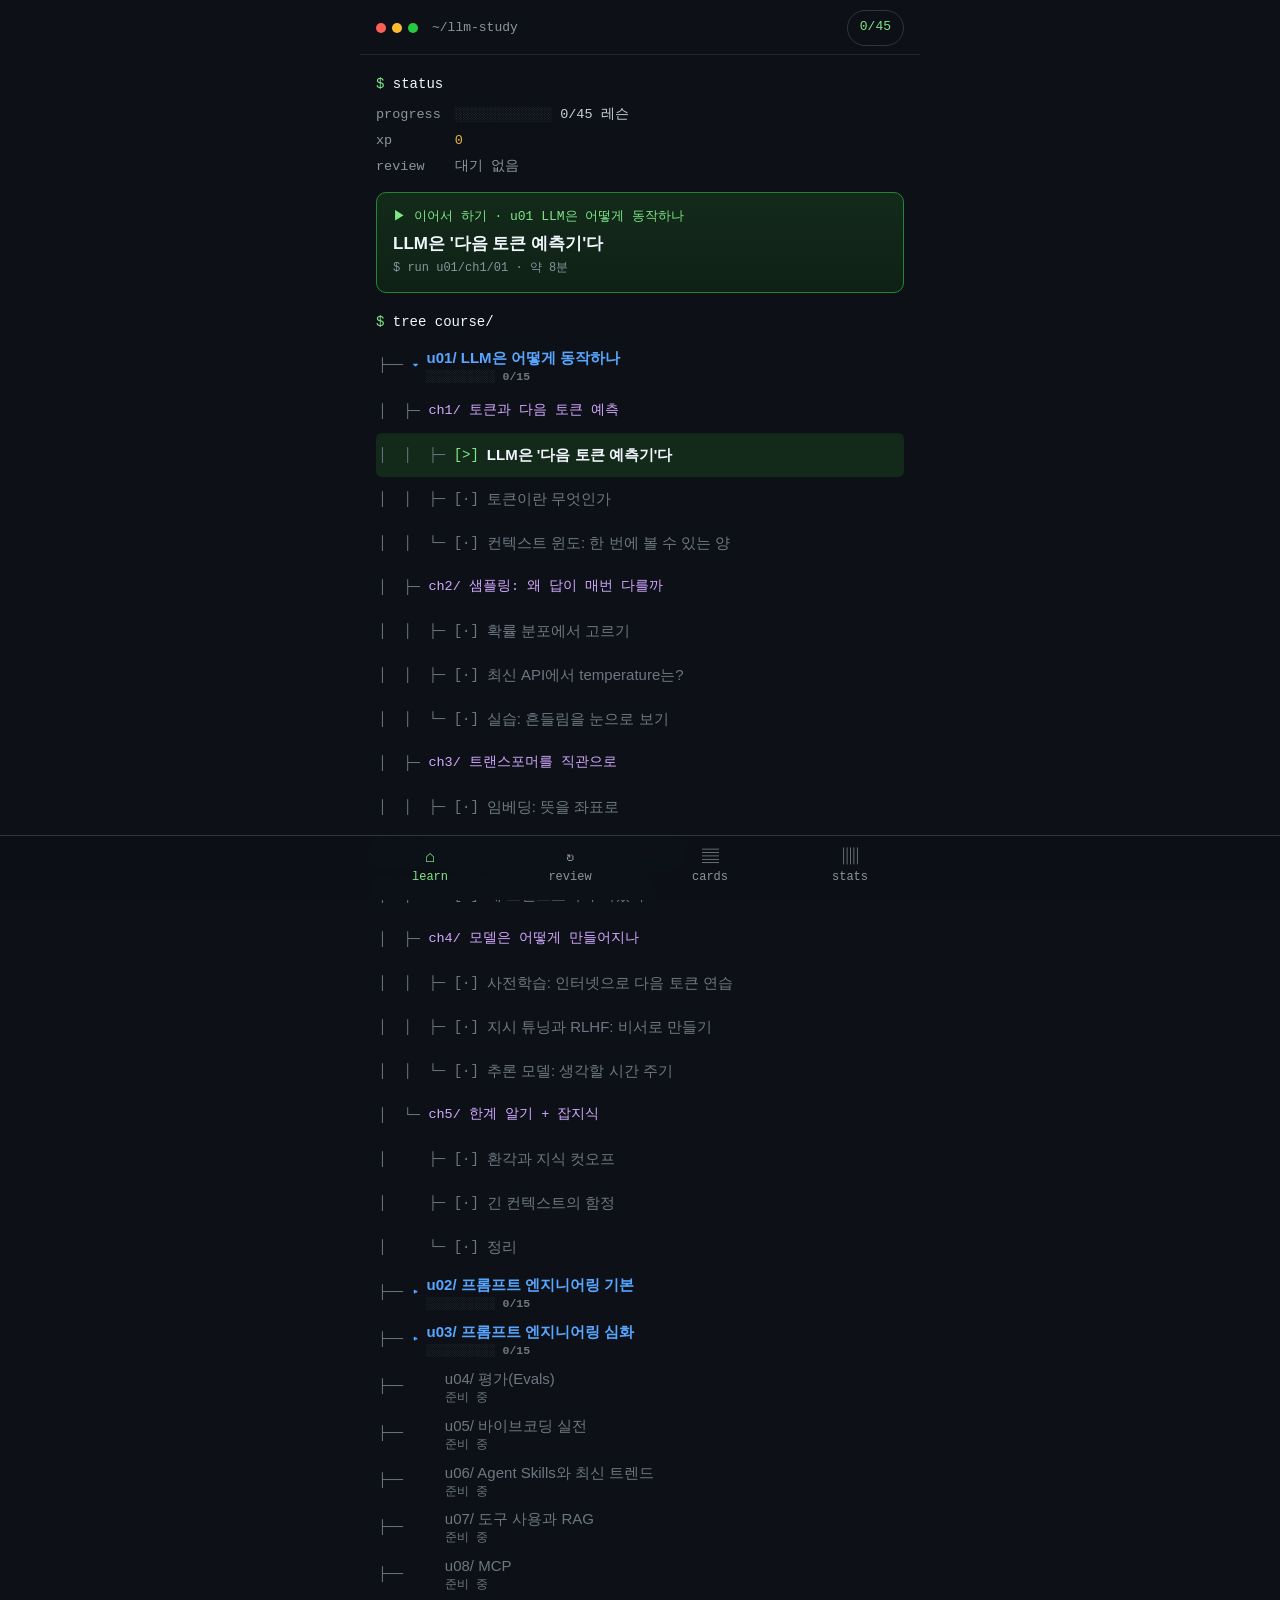
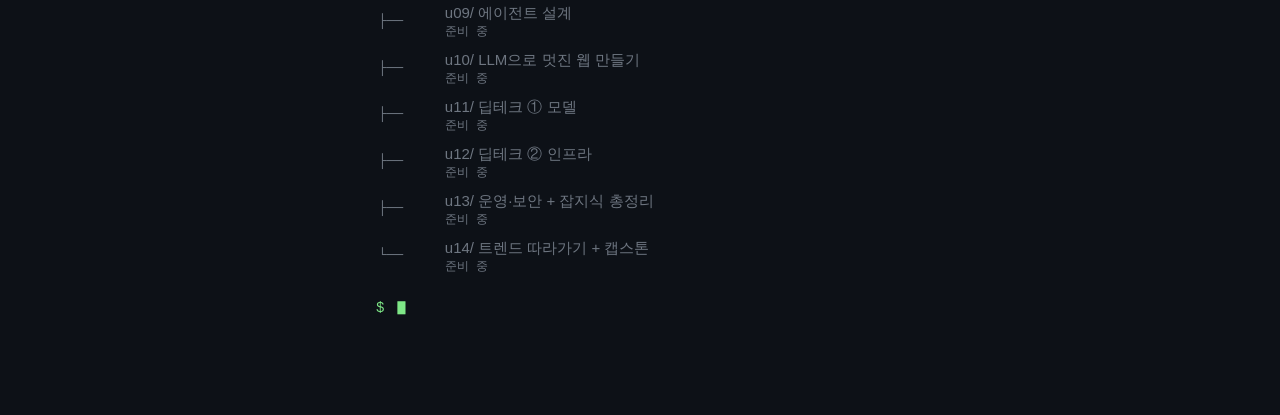
==== commit d407226e: "v0.5.0: 대주제 03 프롬프트 엔지니어링 심화 15레슨 - 챕터 5개: 맥락 고정, 시스템 프롬프트·캐싱, 양식·파일 형식·JSON, 근거·품질·컨텍스트, 비밀값·프롬프트 인" ====
--- a/docs/index.html
+++ b/docs/index.html
@@ -13,16 +13,17 @@
 <link rel="manifest" href="manifest.webmanifest">
 <link rel="icon" href="icon.svg" type="image/svg+xml">
 <link rel="apple-touch-icon" href="icon-180.png">
-<link rel="stylesheet" href="css/app.css?v=0.4.0">
+<link rel="stylesheet" href="css/app.css?v=0.5.0">
 <title>llm-study</title>
 </head>
 <body>
 <div id="app" aria-live="polite"></div>
 <nav id="tabbar" aria-label="메뉴"></nav>
-<script src="content/course.js?v=0.4.0"></script>
-<script src="content/w01.js?v=0.4.0"></script>
-<script src="content/w02.js?v=0.4.0"></script>
-<script src="js/store.js?v=0.4.0"></script>
-<script src="js/app.js?v=0.4.0"></script>
+<script src="content/course.js?v=0.5.0"></script>
+<script src="content/w01.js?v=0.5.0"></script>
+<script src="content/w02.js?v=0.5.0"></script>
+<script src="content/w03.js?v=0.5.0"></script>
+<script src="js/store.js?v=0.5.0"></script>
+<script src="js/app.js?v=0.5.0"></script>
 </body>
 </html>
